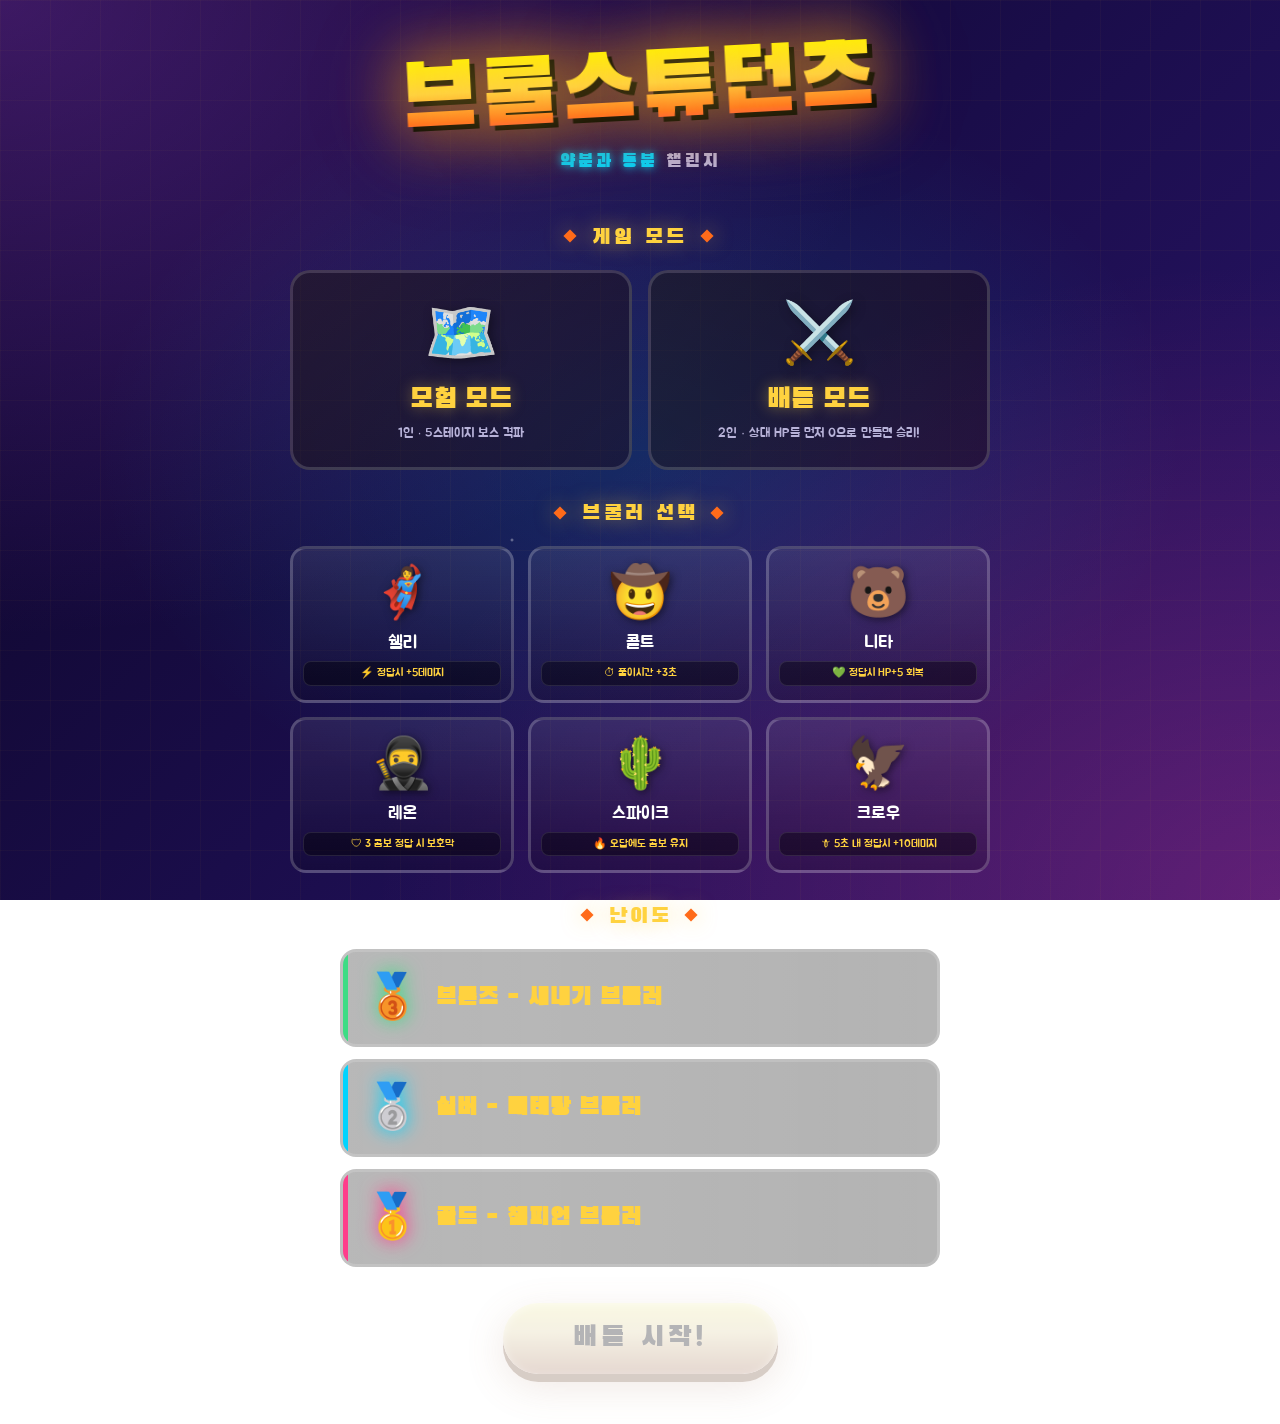
==== math-3-1-4/index.html @ df71fd7e "Add files via upload" ====
<!DOCTYPE html>
<html lang="ko">
<head>
<meta charset="UTF-8">
<meta name="viewport" content="width=device-width, initial-scale=1.0">
<title>브롤스튜던츠 - 학습 게임</title>
<link rel="stylesheet" href="style.css">
</head>
<body>

<div class="container">

<!-- ============= 시작 화면 ============= -->
<div id="startScreen" class="screen active">
  <div class="title-wrap">
    <h1 class="game-title">브롤스튜던츠</h1>
    <p class="subtitle"><span id="packTitle">분수 덧셈</span> 챌린지</p>
  </div>

  <!-- 게임 모드 선택 -->
  <div class="mode-section">
    <p class="section-label">게임 모드</p>
    <div class="mode-grid" id="modeGrid"></div>
  </div>

  <!-- 캐릭터 선택 -->
  <div class="character-section">
    <p class="section-label">브롤러 선택</p>
    <div class="player-turn-indicator" id="charTurnIndicator"></div>
    <div class="character-grid" id="characterGrid"></div>
  </div>

  <!-- 난이도 선택 -->
  <div class="difficulty-section">
    <p class="section-label">난이도</p>
    <div class="difficulty-grid" id="difficultyGrid"></div>
  </div>

  <button class="start-btn" id="startBtn" disabled>배틀 시작!</button>
</div>

<!-- ============= 모험 모드 ============= -->
<div id="adventureScreen" class="screen">
  <div class="game-header">
    <div class="player-info">
      <div class="player-avatar" id="playerAvatar">😎</div>
      <div>
        <div class="player-name-display" id="playerNameDisplay">브롤러</div>
        <div class="player-level">🎮 <span id="stageInfo">스테이지 1/5</span></div>
      </div>
    </div>
    <div class="header-stats">
      <div class="header-stat combo">
        <div class="label">🔥 콤보</div>
        <div class="value" id="advCombo">0</div>
      </div>
      <div class="header-stat timer" id="advQuestionTimerStat">
        <div class="label">⏱ 시간</div>
        <div class="value" id="advQuestionTimer">15.0</div>
      </div>
      <div class="header-stat score">
        <div class="label">⭐ 점수</div>
        <div class="value" id="scoreValue">0</div>
      </div>
    </div>
  </div>

  <div class="progress-bar" id="progressBar"></div>

  <div class="hp-section">
    <div class="hp-label">
      <span>❤️ 내 체력</span>
      <span id="hpText">100 / 100</span>
    </div>
    <div class="hp-bar-wrap">
      <div class="hp-bar" id="playerHpBar" style="width: 100%;"></div>
    </div>
  </div>

  <div class="enemy-arena">
    <div class="enemy-label">⚡ 적 등장!</div>
    <div class="enemy-character" id="enemyChar">👾</div>
    <div class="enemy-name" id="enemyName">보스</div>
    <div class="enemy-hp-wrap">
      <div class="enemy-hp-bar" id="enemyHpBar" style="width: 100%;"></div>
    </div>
    <div id="damageContainer"></div>
  </div>

  <div class="question-card">
    <span class="question-number" id="questionNum">문제 1</span>
    <span class="question-topic" id="questionTopic">주제</span>
    <div class="question-text" id="questionText">문제가 여기 표시됩니다</div>
  </div>

  <div class="answer-section">
    <p class="answer-label">✏️ 답을 입력하세요</p>
    <div class="answer-input-wrap" id="answerInputWrap">
      <input type="text" class="answer-input" id="answerInput" placeholder="답" autocomplete="off">
    </div>
  </div>

  <div class="feedback" id="feedback">정답을 입력하고 공격하세요! 💥</div>

  <div class="action-buttons">
    <button class="action-btn hint-btn" id="hintBtn">💡 힌트</button>
    <button class="action-btn attack-btn" id="attackBtn">⚔️ 공격!</button>
  </div>

  <div style="text-align:center; margin-top: 16px;">
    <button class="quit-btn" id="quitBtn">🚪 메인으로</button>
  </div>
</div>

<!-- ============= 결과 화면 ============= -->
<div id="resultScreen" class="screen">
  <div class="result-screen">
    <div class="result-emoji" id="resultEmoji">🏆</div>
    <h1 class="result-title" id="resultTitle">승리!</h1>
    <p class="result-subtitle" id="resultSubtitle">진정한 챔피언!</p>

    <div class="stat-card">
      <div class="stat-label">⏱ 총 시간</div>
      <div class="stat-value" id="finalTime">00:00</div>
    </div>
    <div class="stat-card">
      <div class="stat-label">⭐ 점수</div>
      <div class="stat-value" id="finalScore">0</div>
    </div>
    <div class="stat-card">
      <div class="stat-label">🔥 최고 콤보</div>
      <div class="stat-value" id="finalMaxCombo">0</div>
    </div>

    <button class="start-btn" id="restartBtn" style="margin-top: 30px;">다시 도전!</button>
  </div>
</div>

<div class="turn-overlay" id="turnOverlay">
  <div class="turn-overlay-content">
    <div class="turn-overlay-emoji" id="turnEmoji">🦸‍♀️</div>
    <div class="turn-overlay-title" id="turnTitle">PLAYER 1</div>
    <div class="turn-overlay-subtitle" id="turnSubtitle">차례입니다!</div>
  </div>
</div>

<div class="combo-display" id="comboDisplay"></div>

</div>

<!-- 외부 스크립트 로드 (순서 중요!) -->
<script>
const PROBLEM_PACK = {
  name: '약분과 통분',
  emoji: '🔢',
  description: '약분·통분·분수 크기 비교·분수와 소수 비교',
  enemies: [
    { emoji: '🐛', name: '분수벌레', hp: 100 },
    { emoji: '🧮', name: '계산왕', hp: 130 },
    { emoji: '🔢', name: '숫자마왕', hp: 160 },
    { emoji: '🧙', name: '통분술사', hp: 190 },
    { emoji: '🐉', name: '분수드래곤', hp: 220 },
  ],
  problems: [

    // ────────────────────────────────
    // 이지: 약분 (작은 수, 직관적)
    // ────────────────────────────────
    { difficulty: 'easy', topic: '약분', hint: '분자와 분모를 같은 수로 나눠보세요. 2로 나눌 수 있나요?', text: '2/4를 약분하면?', answer: '1/2' },
    { difficulty: 'easy', topic: '약분', hint: '분자 4, 분모 8. 둘 다 4로 나누어지나요?', text: '4/8을 약분하면?', answer: '1/2' },
    { difficulty: 'easy', topic: '약분', hint: '분자 3, 분모 6. 공약수가 뭘까요?', text: '3/6을 약분하면?', answer: '1/2' },
    { difficulty: 'easy', topic: '약분', hint: '분자 2, 분모 6. 둘 다 2로 나눌 수 있어요.', text: '2/6을 약분하면?', answer: '1/3' },
    { difficulty: 'easy', topic: '약분', hint: '분자 3, 분모 9. 3의 배수예요.', text: '3/9를 약분하면?', answer: '1/3' },
    { difficulty: 'easy', topic: '약분', hint: '분자 4, 분모 6. 최대공약수가 2예요.', text: '4/6을 약분하면?', answer: '2/3' },
    { difficulty: 'easy', topic: '약분', hint: '분자 6, 분모 9. 3으로 나눠보세요.', text: '6/9를 약분하면?', answer: '2/3' },
    { difficulty: 'easy', topic: '약분', hint: '분자 4, 분모 10. 둘 다 2로 나눌 수 있어요.', text: '4/10을 약분하면?', answer: '2/5' },
    { difficulty: 'easy', topic: '약분', hint: '분자 5, 분모 10. 5로 나눠보세요.', text: '5/10을 약분하면?', answer: '1/2' },
    { difficulty: 'easy', topic: '약분', hint: '분자 6, 분모 8. 최대공약수가 2예요.', text: '6/8을 약분하면?', answer: '3/4' },
    { difficulty: 'easy', topic: '약분', hint: '분자 8, 분모 12. 4로 나눠보세요.', text: '8/12를 약분하면?', answer: '2/3' },
    { difficulty: 'easy', topic: '약분', hint: '분자 9, 분모 12. 3으로 나눠보세요.', text: '9/12를 약분하면?', answer: '3/4' },

    // 이지: 통분 (분모 관계 간단)
    { difficulty: 'easy', topic: '통분', hint: '1/2의 분모 2와 1/4의 분모 4. 4가 2의 배수니까 공통분모는 4예요.', text: '1/2와 1/4의 공통분모(최소)는?', answer: '4' },
    { difficulty: 'easy', topic: '통분', hint: '분모 3과 6. 6이 3의 배수니까 공통분모는 6이에요.', text: '1/3와 1/6의 공통분모(최소)는?', answer: '6' },
    { difficulty: 'easy', topic: '통분', hint: '분모 4와 8. 8이 4의 배수예요.', text: '1/4와 1/8의 공통분모(최소)는?', answer: '8' },
    { difficulty: 'easy', topic: '통분', hint: '분모 5와 10. 10이 5의 배수예요.', text: '1/5와 1/10의 공통분모(최소)는?', answer: '10' },
    { difficulty: 'easy', topic: '통분', hint: '2/3을 분모 6으로 만들려면 분자, 분모에 2를 곱해요.', text: '2/3을 분모 6으로 통분하면?', answer: '4/6' },
    { difficulty: 'easy', topic: '통분', hint: '1/2를 분모 8로 만들려면 분자, 분모에 4를 곱해요.', text: '1/2를 분모 8로 통분하면?', answer: '4/8' },
    { difficulty: 'easy', topic: '통분', hint: '1/3을 분모 9로 만들려면 분자, 분모에 3을 곱해요.', text: '1/3을 분모 9로 통분하면?', answer: '3/9' },
    { difficulty: 'easy', topic: '통분', hint: '3/5를 분모 10으로 만들려면 분자, 분모에 2를 곱해요.', text: '3/5를 분모 10으로 통분하면?', answer: '6/10' },

    // 이지: 크기 비교 (분모 같거나 단순)
    { difficulty: 'easy', topic: '크기비교', hint: '분모가 같으면 분자가 클수록 큰 분수예요.', text: '3/7과 5/7 중 더 큰 것은?', answer: '5/7' },
    { difficulty: 'easy', topic: '크기비교', hint: '분모가 같으면 분자가 클수록 커요.', text: '2/9과 7/9 중 더 큰 것은?', answer: '7/9' },
    { difficulty: 'easy', topic: '크기비교', hint: '분자가 같으면 분모가 작을수록 큰 분수예요.', text: '1/3과 1/5 중 더 큰 것은?', answer: '1/3' },
    { difficulty: 'easy', topic: '크기비교', hint: '분자가 같을 때 분모가 작을수록 커요.', text: '1/2과 1/4 중 더 큰 것은?', answer: '1/2' },
    { difficulty: 'easy', topic: '크기비교', hint: '1/2 = 0.5, 1/4 = 0.25. 어느 쪽이 더 크죠?', text: '1/2과 1/4 중 더 작은 것은?', answer: '1/4' },

    // 이지: 분수↔소수 (간단한 변환)
    { difficulty: 'easy', topic: '분수↔소수', hint: '1/2 = 1 ÷ 2를 계산해보세요.', text: '1/2를 소수로 나타내면?', answer: '0.5' },
    { difficulty: 'easy', topic: '분수↔소수', hint: '1/10 = 0.1이에요. 분모가 10이면 소수 첫째 자리예요.', text: '3/10을 소수로 나타내면?', answer: '0.3' },
    { difficulty: 'easy', topic: '분수↔소수', hint: '7/10 = 7 ÷ 10이에요.', text: '7/10을 소수로 나타내면?', answer: '0.7' },
    { difficulty: 'easy', topic: '분수↔소수', hint: '0.5 = 5/10 = 1/2예요.', text: '0.5와 1/2 중 더 큰 것은?', answer: '같다' },
    { difficulty: 'easy', topic: '분수↔소수', hint: '1/2 = 0.5예요. 0.3과 비교해보세요.', text: '1/2과 0.3 중 더 큰 것은?', answer: '1/2' },

    // ────────────────────────────────
    // 노멀: 약분 (두 자리 수, 최대공약수 필요)
    // ────────────────────────────────
    { difficulty: 'normal', topic: '약분', hint: '12와 18의 최대공약수는 6이에요. 둘 다 6으로 나눠보세요.', text: '12/18을 기약분수로 나타내면?', answer: '2/3' },
    { difficulty: 'normal', topic: '약분', hint: '15와 20의 최대공약수는 5예요.', text: '15/20을 기약분수로 나타내면?', answer: '3/4' },
    { difficulty: 'normal', topic: '약분', hint: '16과 24의 최대공약수는 8이에요.', text: '16/24를 기약분수로 나타내면?', answer: '2/3' },
    { difficulty: 'normal', topic: '약분', hint: '14와 21의 최대공약수는 7이에요.', text: '14/21을 기약분수로 나타내면?', answer: '2/3' },
    { difficulty: 'normal', topic: '약분', hint: '18과 24의 최대공약수는 6이에요.', text: '18/24를 기약분수로 나타내면?', answer: '3/4' },
    { difficulty: 'normal', topic: '약분', hint: '20과 30의 최대공약수는 10이에요.', text: '20/30을 기약분수로 나타내면?', answer: '2/3' },
    { difficulty: 'normal', topic: '약분', hint: '24와 36의 최대공약수는 12예요.', text: '24/36을 기약분수로 나타내면?', answer: '2/3' },
    { difficulty: 'normal', topic: '약분', hint: '21과 28의 최대공약수는 7이에요.', text: '21/28을 기약분수로 나타내면?', answer: '3/4' },
    { difficulty: 'normal', topic: '약분', hint: '10과 25의 최대공약수는 5예요.', text: '10/25를 기약분수로 나타내면?', answer: '2/5' },
    { difficulty: 'normal', topic: '약분', hint: '16과 20의 최대공약수는 4예요.', text: '16/20을 기약분수로 나타내면?', answer: '4/5' },

    // 노멀: 통분 (최소공배수 필요)
    { difficulty: 'normal', topic: '통분', hint: '2와 3의 최소공배수는 6이에요. 공통분모로 사용해요.', text: '1/2와 1/3의 공통분모(최소)는?', answer: '6' },
    { difficulty: 'normal', topic: '통분', hint: '3과 4의 최소공배수는 12예요.', text: '1/3와 1/4의 공통분모(최소)는?', answer: '12' },
    { difficulty: 'normal', topic: '통분', hint: '4와 6의 최소공배수는 12예요. 4×3=12, 6×2=12.', text: '1/4와 1/6의 공통분모(최소)는?', answer: '12' },
    { difficulty: 'normal', topic: '통분', hint: '2와 5의 최소공배수는 10이에요.', text: '1/2와 1/5의 공통분모(최소)는?', answer: '10' },
    { difficulty: 'normal', topic: '통분', hint: '3과 5의 최소공배수는 15예요.', text: '1/3와 1/5의 공통분모(최소)는?', answer: '15' },
    { difficulty: 'normal', topic: '통분', hint: '3/4를 분모 12로: 분자 분모에 3을 곱해요.', text: '3/4를 분모 12로 통분하면?', answer: '9/12' },
    { difficulty: 'normal', topic: '통분', hint: '2/3를 분모 9로: 분자 분모에 3을 곱해요.', text: '2/3를 분모 9로 통분하면?', answer: '6/9' },
    { difficulty: 'normal', topic: '통분', hint: '2/5를 분모 15로: 분자 분모에 3을 곱해요.', text: '2/5를 분모 15로 통분하면?', answer: '6/15' },
    { difficulty: 'normal', topic: '통분', hint: '3/4를 분모 20으로: 분자 분모에 5를 곱해요.', text: '3/4를 분모 20으로 통분하면?', answer: '15/20' },
    { difficulty: 'normal', topic: '통분', hint: '5/6를 분모 18로: 분자 분모에 3을 곱해요.', text: '5/6를 분모 18로 통분하면?', answer: '15/18' },

    // 노멀: 크기 비교
    { difficulty: 'normal', topic: '크기비교', hint: '통분해서 비교해요. 공통분모는 4예요.', text: '1/2과 3/4 중 더 큰 것은?', answer: '3/4' },
    { difficulty: 'normal', topic: '크기비교', hint: '공통분모 6으로 통분해보세요. 1/2=3/6, 1/3=2/6.', text: '1/2과 1/3 중 더 큰 것은?', answer: '1/2' },
    { difficulty: 'normal', topic: '크기비교', hint: '공통분모 15: 2/3=10/15, 3/5=9/15.', text: '2/3과 3/5 중 더 큰 것은?', answer: '2/3' },
    { difficulty: 'normal', topic: '크기비교', hint: '공통분모 12: 3/4=9/12, 2/3=8/12.', text: '3/4과 2/3 중 더 큰 것은?', answer: '3/4' },
    { difficulty: 'normal', topic: '크기비교', hint: '공통분모 8: 1/2=4/8, 3/8은 그대로.', text: '1/2과 3/8 중 더 큰 것은?', answer: '1/2' },
    { difficulty: 'normal', topic: '크기비교', hint: '공통분모 10: 4/5=8/10, 7/10은 그대로.', text: '4/5과 7/10 중 더 큰 것은?', answer: '4/5' },
    { difficulty: 'normal', topic: '크기비교', hint: '공통분모 12: 5/6=10/12, 7/12는 그대로.', text: '5/6과 7/12 중 더 큰 것은?', answer: '5/6' },
    { difficulty: 'normal', topic: '크기비교', hint: '공통분모 12: 2/3=8/12, 3/4=9/12.', text: '2/3과 3/4 중 더 큰 것은?', answer: '3/4' },

    // 노멀: 분수↔소수
    { difficulty: 'normal', topic: '분수↔소수', hint: '1/4 = 1 ÷ 4를 계산해보세요.', text: '1/4를 소수로 나타내면?', answer: '0.25' },
    { difficulty: 'normal', topic: '분수↔소수', hint: '3/4 = 3 ÷ 4를 계산해보세요.', text: '3/4를 소수로 나타내면?', answer: '0.75' },
    { difficulty: 'normal', topic: '분수↔소수', hint: '1/5 = 1 ÷ 5를 계산해보세요.', text: '1/5를 소수로 나타내면?', answer: '0.2' },
    { difficulty: 'normal', topic: '분수↔소수', hint: '3/5 = 3 ÷ 5를 계산해보세요.', text: '3/5를 소수로 나타내면?', answer: '0.6' },
    { difficulty: 'normal', topic: '분수↔소수', hint: '3/5 = 0.6이에요. 0.6과 비교해보세요.', text: '3/5과 0.6 중 더 큰 것은?', answer: '같다' },
    { difficulty: 'normal', topic: '분수↔소수', hint: '3/4 = 0.75예요. 0.8과 비교해보세요.', text: '3/4과 0.8 중 더 큰 것은?', answer: '0.8' },
    { difficulty: 'normal', topic: '분수↔소수', hint: '4/5 = 0.8이에요. 0.75와 비교해보세요.', text: '4/5과 0.75 중 더 큰 것은?', answer: '4/5' },
    { difficulty: 'normal', topic: '분수↔소수', hint: '1/2 = 0.5예요. 0.4와 비교해보세요.', text: '1/2과 0.4 중 더 큰 것은?', answer: '1/2' },

    // ────────────────────────────────
    // 하드: 약분 (세 자리 수, 복잡한 최대공약수)
    // ────────────────────────────────
    { difficulty: 'hard', topic: '약분', hint: '36과 48의 최대공약수를 구해보세요. 36=4×9, 48=4×12이므로 4가 공약수. 더 큰 공약수가 있나요?', text: '36/48을 기약분수로 나타내면?', answer: '3/4' },
    { difficulty: 'hard', topic: '약분', hint: '45와 60의 최대공약수는 15예요.', text: '45/60을 기약분수로 나타내면?', answer: '3/4' },
    { difficulty: 'hard', topic: '약분', hint: '28과 42의 최대공약수는 14예요.', text: '28/42를 기약분수로 나타내면?', answer: '2/3' },
    { difficulty: 'hard', topic: '약분', hint: '24와 40의 최대공약수는 8이에요.', text: '24/40을 기약분수로 나타내면?', answer: '3/5' },
    { difficulty: 'hard', topic: '약분', hint: '30과 45의 최대공약수는 15예요.', text: '30/45를 기약분수로 나타내면?', answer: '2/3' },
    { difficulty: 'hard', topic: '약분', hint: '56과 72의 최대공약수는 8이에요.', text: '56/72를 기약분수로 나타내면?', answer: '7/9' },
    { difficulty: 'hard', topic: '약분', hint: '42와 70의 최대공약수는 14예요.', text: '42/70을 기약분수로 나타내면?', answer: '3/5' },
    { difficulty: 'hard', topic: '약분', hint: '54와 72의 최대공약수는 18이에요.', text: '54/72를 기약분수로 나타내면?', answer: '3/4' },

    // 하드: 통분 (큰 수 최소공배수)
    { difficulty: 'hard', topic: '통분', hint: '4와 6의 최소공배수: 4=2², 6=2×3이므로 2²×3=12예요.', text: '3/4와 5/6의 공통분모(최소)는?', answer: '12' },
    { difficulty: 'hard', topic: '통분', hint: '6과 9의 최소공배수: 6=2×3, 9=3²이므로 2×3²=18이에요.', text: '5/6와 7/9의 공통분모(최소)는?', answer: '18' },
    { difficulty: 'hard', topic: '통분', hint: '8과 12의 최소공배수: 8=2³, 12=2²×3이므로 2³×3=24예요.', text: '5/8와 7/12의 공통분모(최소)는?', answer: '24' },
    { difficulty: 'hard', topic: '통분', hint: '9와 15의 최소공배수: 9=3², 15=3×5이므로 3²×5=45예요.', text: '4/9와 7/15의 공통분모(최소)는?', answer: '45' },
    { difficulty: 'hard', topic: '통분', hint: '10과 15의 최소공배수: 10=2×5, 15=3×5이므로 2×3×5=30이에요.', text: '3/10와 4/15의 공통분모(최소)는?', answer: '30' },

    // 하드: 크기 비교 (세 분수 비교)
    { difficulty: 'hard', topic: '크기비교', hint: '공통분모 12로 통분: 2/3=8/12, 3/4=9/12, 7/12는 그대로.', text: '2/3, 3/4, 7/12 중 가장 큰 것은?', answer: '3/4' },
    { difficulty: 'hard', topic: '크기비교', hint: '공통분모 30: 3/5=18/30, 2/3=20/30, 7/10=21/30.', text: '3/5, 2/3, 7/10 중 가장 큰 것은?', answer: '7/10' },
    { difficulty: 'hard', topic: '크기비교', hint: '공통분모 24: 5/8=15/24, 7/12=14/24, 3/4=18/24.', text: '5/8, 7/12, 3/4 중 가장 큰 것은?', answer: '3/4' },
    { difficulty: 'hard', topic: '크기비교', hint: '공통분모 20: 3/4=15/20, 4/5=16/20, 7/10=14/20.', text: '3/4, 4/5, 7/10 중 가장 큰 것은?', answer: '4/5' },
    { difficulty: 'hard', topic: '크기비교', hint: '공통분모 18: 5/6=15/18, 7/9=14/18, 5/6이 더 크네요.', text: '5/6과 7/9 중 더 큰 것은?', answer: '5/6' },

    // 하드: 분수↔소수 (복잡한 변환 + 세 수 비교)
    { difficulty: 'hard', topic: '분수↔소수', hint: '2/5 = 0.4, 3/8 = 0.375예요. 비교해보세요.', text: '2/5과 3/8 중 더 큰 것은?', answer: '2/5' },
    { difficulty: 'hard', topic: '분수↔소수', hint: '7/8 = 0.875예요. 0.9와 비교해보세요.', text: '7/8과 0.9 중 더 큰 것은?', answer: '0.9' },
    { difficulty: 'hard', topic: '분수↔소수', hint: '5/8 = 0.625예요. 0.63과 비교해보세요.', text: '5/8과 0.63 중 더 큰 것은?', answer: '0.63' },
    { difficulty: 'hard', topic: '분수↔소수', hint: '3/8 = 0.375예요. 소수로 나타내면?', text: '3/8을 소수로 나타내면?', answer: '0.375' },
    { difficulty: 'hard', topic: '분수↔소수', hint: '0.625를 분수로: 625/1000 → 약분하면?', text: '0.625를 기약분수로 나타내면?', answer: '5/8' },
    { difficulty: 'hard', topic: '분수↔소수', hint: '0.24를 분수로: 24/100 → 최대공약수 4로 약분해요.', text: '0.24를 기약분수로 나타내면?', answer: '6/25' },
    { difficulty: 'hard', topic: '분수↔소수', hint: '3/4=0.75, 0.7, 5/8=0.625. 순서대로 비교해보세요.', text: '3/4, 0.7, 5/8 중 가장 큰 것은?', answer: '3/4' },
    { difficulty: 'hard', topic: '분수↔소수', hint: '2/3≈0.667, 0.65, 3/5=0.6. 비교해보세요.', text: '2/3, 0.65, 3/5 중 가장 큰 것은?', answer: '2/3' },
  ]
};

</script>
<script src="game.js"></script>

</body>
</html>
---- math-3-1-4/style.css ----
/* ============================================================
   브롤스튜던츠 - 스타일시트
   ============================================================ */

@import url('https://fonts.googleapis.com/css2?family=Black+Han+Sans&family=Jua&family=Gugi&display=swap');

* { margin: 0; padding: 0; box-sizing: border-box; }

:root {
  --bg-dark: #0a0520;
  --bg-mid: #1a0d4a;
  --bg-light: #2d1670;
  --accent-yellow: #ffd23f;
  --accent-orange: #ff6b1a;
  --accent-pink: #ff3d8b;
  --accent-cyan: #00d4ff;
  --accent-green: #3ddc84;
  --accent-red: #ff2e63;
  --accent-purple: #b347ff;
  --accent-lime: #ccff00;
  --text-light: #ffffff;
  --text-dim: #b8b3d9;
  --p1-color: #00d4ff;
  --p2-color: #ff3d8b;
}

html, body { overflow-x: hidden; }

body {
  font-family: 'Jua', sans-serif;
  background: 
    radial-gradient(ellipse at top left, rgba(179, 71, 255, 0.3) 0%, transparent 50%),
    radial-gradient(ellipse at bottom right, rgba(255, 61, 139, 0.25) 0%, transparent 50%),
    radial-gradient(ellipse at center, rgba(0, 212, 255, 0.15) 0%, transparent 60%),
    linear-gradient(135deg, var(--bg-dark) 0%, var(--bg-mid) 50%, var(--bg-light) 100%);
  background-attachment: fixed;
  min-height: 100vh;
  color: var(--text-light);
  position: relative;
}

body::before {
  content: '';
  position: fixed;
  top: 0; left: 0; right: 0; bottom: 0;
  background-image: 
    linear-gradient(rgba(255, 210, 63, 0.03) 1px, transparent 1px),
    linear-gradient(90deg, rgba(255, 210, 63, 0.03) 1px, transparent 1px);
  background-size: 50px 50px;
  z-index: 0;
  pointer-events: none;
}

body::after {
  content: '';
  position: fixed;
  top: 0; left: 0; right: 0; bottom: 0;
  background-image:
    radial-gradient(2px 2px at 20% 30%, white, transparent),
    radial-gradient(2px 2px at 60% 70%, var(--accent-yellow), transparent),
    radial-gradient(1px 1px at 50% 50%, white, transparent),
    radial-gradient(1px 1px at 80% 10%, var(--accent-cyan), transparent),
    radial-gradient(2px 2px at 90% 60%, white, transparent),
    radial-gradient(1px 1px at 33% 80%, var(--accent-pink), transparent),
    radial-gradient(2px 2px at 15% 90%, white, transparent),
    radial-gradient(1px 1px at 70% 40%, var(--accent-lime), transparent);
  background-size: 200% 200%;
  opacity: 0.5;
  z-index: 0;
  pointer-events: none;
  animation: twinkle 6s ease-in-out infinite;
}

@keyframes twinkle {
  0%, 100% { opacity: 0.3; }
  50% { opacity: 0.7; }
}

.container {
  position: relative;
  z-index: 1;
  max-width: 900px;
  margin: 0 auto;
  padding: 20px;
}

.screen { display: none; animation: fadeIn 0.5s ease; }
.screen.active { display: block; }

@keyframes fadeIn {
  from { opacity: 0; transform: translateY(20px); }
  to { opacity: 1; transform: translateY(0); }
}

/* ===== 타이틀 ===== */
.title-wrap {
  text-align: center;
  padding: 30px 20px 20px;
  position: relative;
}

.game-title {
  font-family: 'Black Han Sans', sans-serif;
  font-size: clamp(50px, 10vw, 92px);
  font-weight: 400;
  letter-spacing: 3px;
  background: linear-gradient(180deg, #fff200 0%, var(--accent-yellow) 40%, var(--accent-orange) 75%, var(--accent-red) 100%);
  -webkit-background-clip: text;
  background-clip: text;
  -webkit-text-fill-color: transparent;
  text-shadow: 0 0 60px rgba(255, 210, 63, 0.6);
  line-height: 0.9;
  transform: rotate(-3deg);
  display: inline-block;
  filter: drop-shadow(5px 5px 0 #000) drop-shadow(0 0 30px rgba(255, 107, 26, 0.5));
  animation: titlePulse 3s ease-in-out infinite;
}

@keyframes titlePulse {
  0%, 100% { transform: rotate(-3deg) scale(1); }
  50% { transform: rotate(-3deg) scale(1.03); }
}

.subtitle {
  font-size: 18px;
  color: var(--text-dim);
  margin-top: 18px;
  letter-spacing: 3px;
  font-family: 'Black Han Sans', sans-serif;
}

.subtitle span {
  color: var(--accent-cyan);
  text-shadow: 0 0 10px var(--accent-cyan);
}

.section-label {
  font-size: 22px;
  color: var(--accent-yellow);
  margin-bottom: 18px;
  letter-spacing: 3px;
  text-align: center;
  font-family: 'Black Han Sans', sans-serif;
  text-shadow: 0 0 20px rgba(255, 210, 63, 0.5);
  position: relative;
}

.section-label::before,
.section-label::after {
  content: '◆';
  color: var(--accent-orange);
  margin: 0 12px;
  font-size: 14px;
  vertical-align: middle;
}

/* ===== 문제팩 선택 ===== */
.pack-section { margin-top: 30px; }

.pack-grid {
  display: grid;
  grid-template-columns: 1fr 1fr;
  gap: 16px;
  max-width: 700px;
  margin: 0 auto;
}

.pack-card {
  background: linear-gradient(135deg, rgba(255, 210, 63, 0.05) 0%, rgba(255, 61, 139, 0.05) 100%), rgba(0,0,0,0.4);
  border: 3px solid rgba(255,255,255,0.15);
  border-radius: 20px;
  padding: 24px 16px;
  cursor: pointer;
  transition: all 0.3s cubic-bezier(0.34, 1.56, 0.64, 1);
  text-align: center;
  position: relative;
  overflow: hidden;
}

.pack-card:hover {
  transform: translateY(-8px) scale(1.02);
  border-color: var(--accent-orange);
  box-shadow: 0 15px 40px rgba(255, 107, 26, 0.4);
}

.pack-card.selected {
  border-color: var(--accent-yellow);
  background: linear-gradient(135deg, rgba(255, 210, 63, 0.3) 0%, rgba(255, 107, 26, 0.15) 100%), rgba(0,0,0,0.4);
  box-shadow: 0 0 40px rgba(255, 210, 63, 0.5), inset 0 0 20px rgba(255, 210, 63, 0.1);
}

.pack-emoji {
  font-size: 60px;
  display: block;
  margin-bottom: 10px;
  filter: drop-shadow(3px 3px 6px rgba(0,0,0,0.4));
}

.pack-name {
  font-family: 'Black Han Sans', sans-serif;
  font-size: 24px;
  color: var(--accent-yellow);
  margin-bottom: 6px;
  text-shadow: 0 0 15px rgba(255, 210, 63, 0.4);
}

.pack-desc {
  font-size: 13px;
  color: var(--text-dim);
  line-height: 1.5;
}

/* ===== 게임 모드 ===== */
.mode-section { margin-top: 30px; }

.mode-grid {
  display: grid;
  grid-template-columns: 1fr 1fr;
  gap: 16px;
  max-width: 700px;
  margin: 0 auto;
}

.mode-card {
  background: linear-gradient(135deg, rgba(255, 210, 63, 0.05) 0%, rgba(255, 61, 139, 0.05) 100%), rgba(0,0,0,0.4);
  border: 3px solid rgba(255,255,255,0.15);
  border-radius: 20px;
  padding: 24px 16px;
  cursor: pointer;
  transition: all 0.3s cubic-bezier(0.34, 1.56, 0.64, 1);
  text-align: center;
  position: relative;
  overflow: hidden;
}

.mode-card:hover {
  transform: translateY(-8px) scale(1.02);
  border-color: var(--accent-orange);
  box-shadow: 0 15px 40px rgba(255, 107, 26, 0.4);
}

.mode-card.selected {
  border-color: var(--accent-yellow);
  background: linear-gradient(135deg, rgba(255, 210, 63, 0.3) 0%, rgba(255, 107, 26, 0.15) 100%), rgba(0,0,0,0.4);
  box-shadow: 0 0 40px rgba(255, 210, 63, 0.5), inset 0 0 20px rgba(255, 210, 63, 0.1);
}

.mode-card.selected::after {
  content: '✓';
  position: absolute;
  top: 10px;
  right: 10px;
  background: linear-gradient(135deg, var(--accent-green), #2dad65);
  color: white;
  width: 34px;
  height: 34px;
  border-radius: 50%;
  display: flex;
  align-items: center;
  justify-content: center;
  font-size: 22px;
  box-shadow: 0 0 20px var(--accent-green);
}

.mode-emoji {
  font-size: 60px;
  display: block;
  margin-bottom: 10px;
  filter: drop-shadow(3px 3px 6px rgba(0,0,0,0.4));
}

.mode-name {
  font-family: 'Black Han Sans', sans-serif;
  font-size: 28px;
  color: var(--accent-yellow);
  margin-bottom: 6px;
  text-shadow: 0 0 15px rgba(255, 210, 63, 0.4);
}

.mode-desc {
  font-size: 13px;
  color: var(--text-dim);
  line-height: 1.5;
}

/* ===== 캐릭터 선택 ===== */
.character-section { margin-top: 30px; }

.character-grid {
  display: grid;
  grid-template-columns: repeat(3, 1fr);
  gap: 14px;
  max-width: 700px;
  margin: 0 auto;
}

.character-card {
  background: linear-gradient(180deg, rgba(255,255,255,0.08) 0%, rgba(0,0,0,0.2) 100%);
  border: 3px solid rgba(255,255,255,0.2);
  border-radius: 16px;
  padding: 14px 10px;
  cursor: pointer;
  transition: all 0.3s cubic-bezier(0.34, 1.56, 0.64, 1);
  text-align: center;
  position: relative;
  overflow: hidden;
}

.character-card:hover {
  transform: translateY(-6px);
  border-color: var(--accent-yellow);
  box-shadow: 0 10px 30px rgba(0,0,0,0.4);
}

.character-card.selected-p1 {
  border-color: var(--p1-color);
  background: linear-gradient(180deg, rgba(0, 212, 255, 0.3) 0%, rgba(0, 212, 255, 0.05) 100%);
  box-shadow: 0 0 30px rgba(0, 212, 255, 0.6);
}

.character-card.selected-p1::after {
  content: 'P1';
  position: absolute;
  top: 6px;
  right: 6px;
  background: var(--p1-color);
  color: white;
  width: 28px;
  height: 28px;
  border-radius: 50%;
  display: flex;
  align-items: center;
  justify-content: center;
  font-size: 13px;
  font-family: 'Black Han Sans', sans-serif;
  box-shadow: 0 0 15px var(--p1-color);
  z-index: 2;
}

.character-card.selected-p2 {
  border-color: var(--p2-color);
  background: linear-gradient(180deg, rgba(255, 61, 139, 0.3) 0%, rgba(255, 61, 139, 0.05) 100%);
  box-shadow: 0 0 30px rgba(255, 61, 139, 0.6);
}

/* 같은 카드 P1+P2 동시 선택 */
.character-card.selected-p2-same {
  border-color: var(--accent-yellow);
  background: linear-gradient(180deg, rgba(255,210,63,0.2) 0%, rgba(255,61,139,0.15) 100%);
  box-shadow: 0 0 30px rgba(255,210,63,0.5), 0 0 30px rgba(255,61,139,0.3);
}

/* ::after 숨김 - 이제 span 뱃지 사용 */
.character-card.selected-p1::after,
.character-card.selected-p2::after { display: none; }

/* 뱃지 컨테이너 */
.char-labels {
  position: absolute;
  top: 6px;
  right: 6px;
  display: flex;
  gap: 3px;
  z-index: 3;
}

.badge-p1, .badge-p2 {
  width: 26px;
  height: 26px;
  border-radius: 50%;
  display: flex;
  align-items: center;
  justify-content: center;
  font-size: 11px;
  font-family: 'Black Han Sans', sans-serif;
  color: white;
}

.badge-p1 {
  background: var(--p1-color);
  box-shadow: 0 0 10px var(--p1-color);
}

.badge-p2 {
  background: var(--p2-color);
  box-shadow: 0 0 10px var(--p2-color);
}

.player-turn-indicator.p2-turn {
  border-color: var(--p2-color);
  color: var(--p2-color);
  box-shadow: 0 0 25px rgba(255, 61, 139, 0.4);
}

.character-emoji {
  font-size: 50px;
  display: block;
  margin-bottom: 6px;
  filter: drop-shadow(2px 2px 4px rgba(0,0,0,0.5));
  position: relative;
  z-index: 1;
}

.character-name {
  font-family: 'Jua', sans-serif;
  font-size: 18px;
  font-weight: 400;
  color: var(--text-light);
  position: relative;
  z-index: 1;
}

.character-power {
  font-size: 11px;
  color: var(--accent-yellow);
  background: rgba(0,0,0,0.4);
  padding: 4px 6px;
  border-radius: 8px;
  line-height: 1.3;
  position: relative;
  z-index: 1;
  border: 1px solid rgba(255,255,255,0.1);
  margin-top: 6px;
}

.character-desc {
  font-size: 9px;
  color: rgba(180, 170, 210, 0.75);
  line-height: 1.4;
  margin-top: 6px;
  padding: 0 4px;
  position: relative;
  z-index: 1;
  display: none;
}

.character-card:hover .character-desc,
.character-card.selected-p1 .character-desc,
.character-card.selected-p2 .character-desc {
  display: block;
}

/* ===== 난이도 선택 ===== */
.difficulty-section { margin-top: 30px; }

.difficulty-grid {
  display: flex;
  flex-direction: column;
  gap: 12px;
  max-width: 600px;
  margin: 0 auto;
}

.difficulty-card {
  background: linear-gradient(90deg, rgba(255,255,255,0.08) 0%, rgba(255,255,255,0.02) 100%), rgba(0,0,0,0.3);
  border: 3px solid rgba(255,255,255,0.15);
  border-radius: 16px;
  padding: 18px 22px;
  cursor: pointer;
  transition: all 0.3s ease;
  display: flex;
  align-items: center;
  gap: 16px;
  text-align: left;
  position: relative;
  overflow: hidden;
}

.difficulty-card::before {
  content: '';
  position: absolute;
  left: 0; top: 0; bottom: 0;
  width: 5px;
  background: var(--diff-color, var(--accent-cyan));
  transition: width 0.3s ease;
}

.difficulty-card:hover {
  transform: translateX(8px);
  border-color: var(--diff-color, var(--accent-cyan));
}

.difficulty-card.selected {
  border-color: var(--accent-cyan);
  background: linear-gradient(90deg, rgba(0, 212, 255, 0.3) 0%, rgba(0, 212, 255, 0.05) 100%);
  box-shadow: 0 0 30px rgba(0, 212, 255, 0.4);
}

.difficulty-icon {
  font-size: 44px;
  flex-shrink: 0;
  filter: drop-shadow(0 0 10px var(--diff-color, var(--accent-yellow)));
}

.difficulty-info h3 {
  font-family: 'Black Han Sans', sans-serif;
  font-size: 24px;
  color: var(--accent-yellow);
  letter-spacing: 1px;
}

/* ===== 버튼 ===== */
.start-btn {
  display: block;
  margin: 36px auto 30px;
  padding: 18px 70px;
  font-family: 'Black Han Sans', sans-serif;
  font-size: 28px;
  color: var(--bg-dark);
  background: linear-gradient(180deg, #fff200 0%, var(--accent-yellow) 40%, var(--accent-orange) 100%);
  border: none;
  border-radius: 50px;
  cursor: pointer;
  letter-spacing: 4px;
  box-shadow: 0 8px 0 #c14b00, 0 12px 40px rgba(255, 107, 26, 0.6), inset 0 2px 8px rgba(255, 255, 255, 0.5);
  transition: all 0.15s ease;
  position: relative;
  overflow: hidden;
}

.start-btn:hover:not(:disabled) {
  transform: translateY(2px);
  box-shadow: 0 6px 0 #c14b00, 0 10px 30px rgba(255, 107, 26, 0.7);
}

.start-btn:active:not(:disabled) {
  transform: translateY(6px);
  box-shadow: 0 2px 0 #c14b00;
}

.start-btn:disabled {
  opacity: 0.3;
  cursor: not-allowed;
  filter: grayscale(0.7);
}

/* ===== 게임 화면 ===== */
.game-header {
  display: flex;
  justify-content: space-between;
  align-items: center;
  background: linear-gradient(135deg, rgba(255, 210, 63, 0.1), rgba(255, 61, 139, 0.05)), rgba(0, 0, 0, 0.5);
  padding: 14px 18px;
  border-radius: 16px;
  margin-bottom: 16px;
  border: 2px solid rgba(255, 210, 63, 0.3);
  gap: 10px;
  flex-wrap: wrap;
  box-shadow: 0 8px 25px rgba(0,0,0,0.3);
  backdrop-filter: blur(10px);
}

.player-info {
  display: flex;
  align-items: center;
  gap: 12px;
}

.player-avatar {
  font-size: 38px;
  background: linear-gradient(135deg, var(--accent-yellow), var(--accent-orange));
  width: 58px;
  height: 58px;
  border-radius: 50%;
  display: flex;
  align-items: center;
  justify-content: center;
  border: 3px solid white;
  box-shadow: 0 4px 12px rgba(0,0,0,0.4), 0 0 25px rgba(255, 210, 63, 0.4);
}

.player-name-display {
  font-family: 'Black Han Sans', sans-serif;
  font-size: 18px;
  text-shadow: 0 0 10px currentColor;
}

.player-level {
  font-size: 12px;
  color: var(--text-dim);
}

.header-stats {
  display: flex;
  gap: 16px;
  align-items: center;
}

.header-stat {
  text-align: center;
  padding: 4px 10px;
  border-radius: 10px;
  background: rgba(0,0,0,0.3);
  border: 1px solid rgba(255,255,255,0.1);
}

.header-stat .label {
  font-size: 10px;
  color: var(--text-dim);
  letter-spacing: 2px;
}

.header-stat .value {
  font-family: 'Black Han Sans', sans-serif;
  font-size: 24px;
  text-shadow: 0 2px 0 rgba(0,0,0,0.5);
}

.header-stat.score .value { color: var(--accent-yellow); text-shadow: 0 0 15px var(--accent-yellow); }
.header-stat.timer .value { color: var(--accent-cyan); text-shadow: 0 0 15px var(--accent-cyan); }
.header-stat.combo .value { color: var(--accent-orange); text-shadow: 0 0 15px var(--accent-orange); }

/* ===== HP 바 ===== */
.hp-section {
  background: linear-gradient(90deg, rgba(255, 46, 99, 0.1), rgba(0,0,0,0.5)), rgba(0, 0, 0, 0.5);
  padding: 12px 18px;
  border-radius: 12px;
  margin-bottom: 16px;
  border: 2px solid var(--accent-red);
  box-shadow: 0 0 20px rgba(255, 46, 99, 0.2);
  position: relative;
}

.hp-label {
  display: flex;
  justify-content: space-between;
  margin-bottom: 5px;
  font-size: 13px;
  align-items: center;
}

.hp-label span:first-child {
  color: var(--accent-red);
  font-weight: bold;
  text-shadow: 0 0 10px currentColor;
}

.hp-bar-wrap {
  background: rgba(0,0,0,0.6);
  height: 20px;
  border-radius: 10px;
  overflow: hidden;
  border: 2px solid rgba(255,255,255,0.2);
  position: relative;
}

.hp-bar {
  height: 100%;
  background: linear-gradient(90deg, var(--accent-green) 0%, var(--accent-yellow) 50%, var(--accent-red) 100%);
  transition: width 0.5s ease;
  border-radius: 8px;
  position: relative;
  overflow: hidden;
}

/* ===== 적 영역 ===== */
.enemy-arena {
  background: radial-gradient(ellipse at center, rgba(255, 46, 99, 0.15) 0%, transparent 70%), rgba(0,0,0,0.4);
  border: 3px dashed var(--accent-red);
  border-radius: 20px;
  padding: 20px;
  text-align: center;
  margin-bottom: 16px;
  position: relative;
  overflow: hidden;
  box-shadow: 0 8px 25px rgba(255, 46, 99, 0.2), inset 0 0 30px rgba(255, 46, 99, 0.1);
}

.enemy-label {
  font-size: 12px;
  color: var(--accent-red);
  letter-spacing: 4px;
  margin-bottom: 6px;
  font-family: 'Black Han Sans', sans-serif;
  text-shadow: 0 0 10px currentColor;
}

.enemy-character {
  font-size: 70px;
  margin: 8px 0;
  display: inline-block;
  animation: bounce 1.2s ease-in-out infinite;
  filter: drop-shadow(0 8px 16px rgba(255,46,99,0.6));
  position: relative;
  z-index: 1;
}

.enemy-character.hit { animation: shake 0.4s ease; }

@keyframes bounce {
  0%, 100% { transform: translateY(0); }
  50% { transform: translateY(-12px); }
}

@keyframes shake {
  0%, 100% { transform: translateX(0); }
  25% { transform: translateX(-15px) rotate(-5deg); }
  75% { transform: translateX(15px) rotate(5deg); }
}

.enemy-name {
  font-family: 'Black Han Sans', sans-serif;
  font-size: 24px;
  color: white;
  text-shadow: 0 0 15px rgba(255, 46, 99, 0.5);
  position: relative;
  z-index: 1;
}

.enemy-hp-wrap {
  background: rgba(0,0,0,0.6);
  height: 12px;
  border-radius: 6px;
  overflow: hidden;
  margin-top: 10px;
  border: 1px solid rgba(255,255,255,0.2);
  position: relative;
  z-index: 1;
}

.enemy-hp-bar {
  height: 100%;
  background: linear-gradient(90deg, var(--accent-red), var(--accent-pink));
  transition: width 0.5s ease;
  box-shadow: 0 0 10px var(--accent-red);
}

/* ===== 문제 카드 ===== */
.question-card {
  background: linear-gradient(135deg, #ffffff 0%, #fff8e0 50%, #fff0f5 100%);
  color: var(--bg-dark);
  padding: 28px 20px 24px;
  border-radius: 24px;
  text-align: center;
  margin-bottom: 16px;
  box-shadow: 0 15px 50px rgba(0,0,0,0.5), inset 0 -2px 10px rgba(255, 210, 63, 0.2);
  border: 4px solid var(--accent-yellow);
  position: relative;
}

.question-number {
  position: absolute;
  top: -14px;
  left: 18px;
  background: linear-gradient(135deg, var(--accent-pink), #ff6bb5);
  color: white;
  padding: 5px 16px;
  border-radius: 20px;
  font-size: 13px;
  letter-spacing: 2px;
  box-shadow: 0 4px 12px rgba(255, 61, 139, 0.5);
  font-family: 'Black Han Sans', sans-serif;
  z-index: 2;
}

.question-topic {
  position: absolute;
  top: -14px;
  right: 18px;
  background: linear-gradient(135deg, var(--accent-cyan), #5fd9ff);
  color: var(--bg-dark);
  padding: 5px 16px;
  border-radius: 20px;
  font-size: 12px;
  font-weight: bold;
  box-shadow: 0 4px 12px rgba(0, 212, 255, 0.5);
  font-family: 'Black Han Sans', sans-serif;
  letter-spacing: 1px;
  z-index: 2;
}

.question-text {
  font-size: 18px;
  line-height: 1.7;
  color: var(--bg-dark);
  margin: 14px 0;
  text-align: center;
}

/* ===== 답 입력 ===== */
.answer-section {
  background: linear-gradient(135deg, rgba(0, 212, 255, 0.05), rgba(179, 71, 255, 0.05)), rgba(0, 0, 0, 0.5);
  padding: 20px;
  border-radius: 16px;
  margin-bottom: 14px;
  border: 1px solid rgba(255,255,255,0.1);
  box-shadow: inset 0 0 20px rgba(0,0,0,0.3);
}

.answer-label {
  text-align: center;
  margin-bottom: 14px;
  font-size: 16px;
  color: var(--accent-yellow);
  letter-spacing: 1px;
  font-family: 'Black Han Sans', sans-serif;
}

.answer-input-wrap {
  display: flex;
  align-items: center;
  justify-content: center;
  gap: 12px;
  flex-wrap: wrap;
}

.answer-input {
  width: 140px;
  height: 56px;
  font-family: 'Gugi', sans-serif;
  font-size: 24px;
  text-align: center;
  border: 3px solid var(--accent-cyan);
  border-radius: 12px;
  background: white;
  color: var(--bg-dark);
  outline: none;
  transition: all 0.2s ease;
  box-shadow: 0 0 15px rgba(0, 212, 255, 0.3);
}

.answer-input:focus {
  border-color: var(--accent-yellow);
  box-shadow: 0 0 25px rgba(255, 210, 63, 0.6);
  transform: scale(1.05);
}

/* ===== 액션 버튼 ===== */
.action-buttons {
  display: flex;
  gap: 12px;
  justify-content: center;
  flex-wrap: wrap;
}

.action-btn {
  padding: 14px 32px;
  font-family: 'Black Han Sans', sans-serif;
  font-size: 19px;
  border: none;
  border-radius: 50px;
  cursor: pointer;
  letter-spacing: 2px;
  transition: all 0.15s ease;
  color: white;
  position: relative;
  overflow: hidden;
}

.attack-btn {
  background: linear-gradient(180deg, var(--accent-red) 0%, #c11d4a 100%);
  box-shadow: 0 6px 0 #8b1535, 0 8px 25px rgba(255, 46, 99, 0.5), inset 0 -2px 5px rgba(0,0,0,0.3);
}

.attack-btn:hover {
  transform: translateY(2px);
  box-shadow: 0 4px 0 #8b1535, 0 6px 18px rgba(255, 46, 99, 0.6);
}

.attack-btn:active {
  transform: translateY(6px);
  box-shadow: 0 0 0 #8b1535;
}

.hint-btn {
  background: linear-gradient(180deg, var(--accent-cyan) 0%, #0099cc 100%);
  box-shadow: 0 6px 0 #006688, 0 8px 25px rgba(0, 212, 255, 0.5), inset 0 -2px 5px rgba(0,0,0,0.3);
}

.hint-btn:hover {
  transform: translateY(2px);
  box-shadow: 0 4px 0 #006688, 0 6px 18px rgba(0, 212, 255, 0.6);
}

/* ===== 피드백 ===== */
.feedback {
  text-align: center;
  padding: 14px;
  border-radius: 12px;
  margin-bottom: 14px;
  font-size: 16px;
  font-weight: bold;
  min-height: 50px;
  display: flex;
  align-items: center;
  justify-content: center;
  transition: all 0.3s ease;
  font-family: 'Black Han Sans', sans-serif;
}

.feedback.correct {
  background: linear-gradient(135deg, rgba(61, 220, 132, 0.3), rgba(61, 220, 132, 0.1));
  border: 2px solid var(--accent-green);
  color: var(--accent-green);
  box-shadow: 0 0 25px rgba(61, 220, 132, 0.3);
}

.feedback.wrong {
  background: linear-gradient(135deg, rgba(255, 46, 99, 0.3), rgba(255, 46, 99, 0.1));
  border: 2px solid var(--accent-red);
  color: var(--accent-red);
  box-shadow: 0 0 25px rgba(255, 46, 99, 0.3);
}

/* ===== 데미지 팝업 ===== */
.damage-popup {
  position: absolute;
  font-family: 'Black Han Sans', sans-serif;
  font-size: 56px;
  background: linear-gradient(180deg, var(--accent-yellow), var(--accent-orange), var(--accent-red));
  -webkit-background-clip: text;
  -webkit-text-fill-color: transparent;
  filter: drop-shadow(3px 3px 0 #000) drop-shadow(0 0 20px var(--accent-yellow));
  pointer-events: none;
  z-index: 10;
  animation: damageFloat 1.5s ease forwards;
}

@keyframes damageFloat {
  0% { opacity: 0; transform: translateY(20px) scale(0.5) rotate(-10deg); }
  20% { opacity: 1; transform: translateY(-10px) scale(1.4) rotate(5deg); }
  100% { opacity: 0; transform: translateY(-100px) scale(1) rotate(0deg); }
}

/* ===== 결과 화면 ===== */
.result-screen {
  text-align: center;
  padding: 30px 20px;
}

.result-emoji {
  font-size: 100px;
  margin-bottom: 16px;
  animation: bounce 1s ease infinite;
  filter: drop-shadow(0 0 30px var(--accent-yellow));
}

.result-title {
  font-family: 'Black Han Sans', sans-serif;
  font-size: 60px;
  background: linear-gradient(180deg, #fff200, var(--accent-yellow), var(--accent-orange));
  -webkit-background-clip: text;
  -webkit-text-fill-color: transparent;
  filter: drop-shadow(4px 4px 0 #000) drop-shadow(0 0 30px var(--accent-yellow));
  margin-bottom: 10px;
  letter-spacing: 2px;
}

.result-subtitle {
  font-size: 20px;
  color: var(--text-dim);
  margin-bottom: 24px;
}

.stat-card {
  background: linear-gradient(180deg, rgba(255,255,255,0.1) 0%, rgba(0,0,0,0.3) 100%);
  border: 2px solid rgba(255,255,255,0.2);
  border-radius: 16px;
  padding: 18px;
  box-shadow: 0 5px 20px rgba(0,0,0,0.3);
  margin: 10px auto;
  max-width: 200px;
}

.stat-label {
  font-size: 12px;
  color: var(--text-dim);
  letter-spacing: 2px;
  margin-bottom: 6px;
}

.stat-value {
  font-family: 'Black Han Sans', sans-serif;
  font-size: 30px;
  color: var(--accent-yellow);
  text-shadow: 0 0 15px var(--accent-yellow);
}

/* ===== 콤보 디스플레이 ===== */
.combo-display {
  position: fixed;
  top: 50%;
  left: 50%;
  transform: translate(-50%, -50%) scale(0);
  font-family: 'Black Han Sans', sans-serif;
  font-size: 100px;
  background: linear-gradient(180deg, var(--accent-yellow), var(--accent-orange), var(--accent-red));
  -webkit-background-clip: text;
  -webkit-text-fill-color: transparent;
  filter: drop-shadow(4px 4px 0 #000) drop-shadow(0 0 30px var(--accent-yellow));
  z-index: 200;
  pointer-events: none;
  opacity: 0;
  text-align: center;
}

.combo-display.show {
  animation: comboShow 1.2s ease;
}

@keyframes comboShow {
  0% { opacity: 0; transform: translate(-50%, -50%) scale(0) rotate(-20deg); }
  30% { opacity: 1; transform: translate(-50%, -50%) scale(1.3) rotate(5deg); }
  50% { transform: translate(-50%, -50%) scale(1) rotate(-2deg); }
  100% { opacity: 0; transform: translate(-50%, -50%) scale(1.5) rotate(0deg); }
}

/* ===== 진행도 바 ===== */
.progress-bar {
  display: flex;
  gap: 6px;
  justify-content: center;
  margin-bottom: 10px;
}

.progress-dot {
  width: 14px;
  height: 14px;
  border-radius: 50%;
  background: rgba(255,255,255,0.2);
  transition: all 0.3s ease;
}

.progress-dot.active { 
  background: var(--accent-yellow); 
  box-shadow: 0 0 15px var(--accent-yellow); 
}

.progress-dot.completed { 
  background: var(--accent-green); 
  box-shadow: 0 0 10px var(--accent-green); 
}

/* ===== 터닝 오버레이 ===== */
.turn-overlay {
  position: fixed;
  top: 0; left: 0; right: 0; bottom: 0;
  background: rgba(0,0,0,0.9);
  display: none;
  align-items: center;
  justify-content: center;
  z-index: 100;
  flex-direction: column;
  animation: fadeIn 0.3s ease;
  backdrop-filter: blur(8px);
}

.turn-overlay.active { display: flex; }

.turn-overlay-content { text-align: center; padding: 40px; }

.turn-overlay-emoji {
  font-size: 100px;
  margin-bottom: 16px;
  animation: bounce 0.8s ease infinite;
}

.turn-overlay-title {
  font-family: 'Black Han Sans', sans-serif;
  font-size: 64px;
  margin-bottom: 8px;
  letter-spacing: 4px;
  color: var(--p1-color);
}

.turn-overlay-subtitle { font-size: 22px; color: var(--text-dim); }

/* ===== 기타 ===== */
/* ===== 선택지 버튼 ===== */
.choice-btn {
  padding: 12px 24px;
  font-family: 'Jua', sans-serif;
  font-size: 20px;
  border: 3px solid var(--accent-cyan);
  border-radius: 12px;
  background: white;
  color: var(--bg-dark);
  cursor: pointer;
  transition: all 0.15s ease;
  min-width: 90px;
  box-shadow: 0 4px 12px rgba(0,0,0,0.2);
}

.choice-btn:hover {
  background: var(--accent-cyan);
  color: white;
  transform: translateY(-3px);
  box-shadow: 0 8px 20px rgba(0,212,255,0.4);
}

.choice-btn:active {
  transform: translateY(1px);
}

.quit-btn {
  background: rgba(255,255,255,0.1);
  border: 2px solid rgba(255,255,255,0.3);
  color: white;
  padding: 8px 20px;
  border-radius: 50px;
  cursor: pointer;
  font-family: 'Jua', sans-serif;
  font-size: 14px;
  transition: all 0.2s ease;
}

.quit-btn:hover {
  background: rgba(255,46,99,0.3);
  border-color: var(--accent-red);
}

.player-turn-indicator {
  text-align: center;
  padding: 14px;
  margin: 16px auto;
  max-width: 500px;
  border-radius: 12px;
  font-family: 'Black Han Sans', sans-serif;
  font-size: 18px;
  background: rgba(0,0,0,0.4);
  border: 2px solid var(--accent-yellow);
  display: none;
  backdrop-filter: blur(10px);
}

.player-turn-indicator.active { display: block; }
.player-turn-indicator.p1-turn { border-color: var(--p1-color); color: var(--p1-color); box-shadow: 0 0 25px rgba(0, 212, 255, 0.4); }

/* ===== 반응형 ===== */
@media (max-width: 600px) {
  .character-grid { grid-template-columns: repeat(2, 1fr); }
  .question-text { font-size: 15px; }
  .answer-input { width: 100px; height: 48px; font-size: 20px; }
  .mode-grid, .pack-grid { grid-template-columns: 1fr; }
}
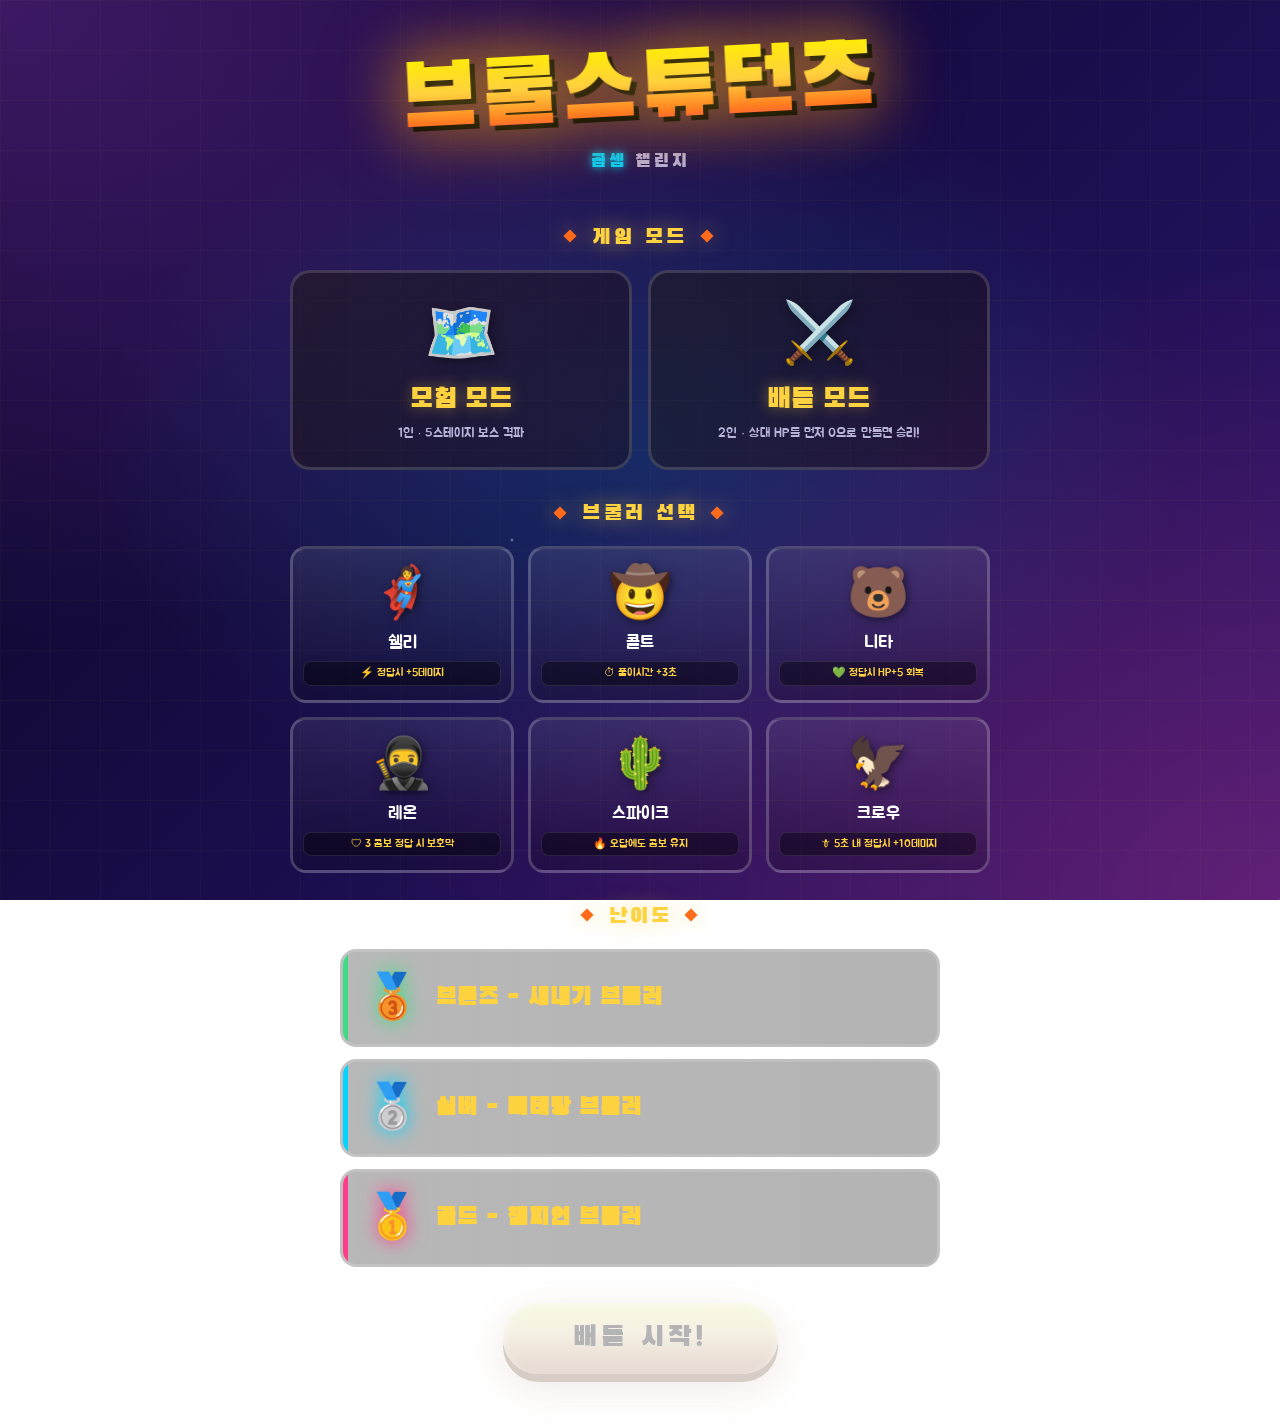
==== commit 9f0a637f: "Add files via upload" ====
--- a/math-3-1-4/index.html
+++ b/math-3-1-4/index.html
@@ -149,145 +149,8 @@
 </div>
 
 <!-- 외부 스크립트 로드 (순서 중요!) -->
-<script>
-const PROBLEM_PACK = {
-  name: '약분과 통분',
-  emoji: '🔢',
-  description: '약분·통분·분수 크기 비교·분수와 소수 비교',
-  enemies: [
-    { emoji: '🐛', name: '분수벌레', hp: 100 },
-    { emoji: '🧮', name: '계산왕', hp: 130 },
-    { emoji: '🔢', name: '숫자마왕', hp: 160 },
-    { emoji: '🧙', name: '통분술사', hp: 190 },
-    { emoji: '🐉', name: '분수드래곤', hp: 220 },
-  ],
-  problems: [
 
-    // ────────────────────────────────
-    // 이지: 약분 (작은 수, 직관적)
-    // ────────────────────────────────
-    { difficulty: 'easy', topic: '약분', hint: '분자와 분모를 같은 수로 나눠보세요. 2로 나눌 수 있나요?', text: '2/4를 약분하면?', answer: '1/2' },
-    { difficulty: 'easy', topic: '약분', hint: '분자 4, 분모 8. 둘 다 4로 나누어지나요?', text: '4/8을 약분하면?', answer: '1/2' },
-    { difficulty: 'easy', topic: '약분', hint: '분자 3, 분모 6. 공약수가 뭘까요?', text: '3/6을 약분하면?', answer: '1/2' },
-    { difficulty: 'easy', topic: '약분', hint: '분자 2, 분모 6. 둘 다 2로 나눌 수 있어요.', text: '2/6을 약분하면?', answer: '1/3' },
-    { difficulty: 'easy', topic: '약분', hint: '분자 3, 분모 9. 3의 배수예요.', text: '3/9를 약분하면?', answer: '1/3' },
-    { difficulty: 'easy', topic: '약분', hint: '분자 4, 분모 6. 최대공약수가 2예요.', text: '4/6을 약분하면?', answer: '2/3' },
-    { difficulty: 'easy', topic: '약분', hint: '분자 6, 분모 9. 3으로 나눠보세요.', text: '6/9를 약분하면?', answer: '2/3' },
-    { difficulty: 'easy', topic: '약분', hint: '분자 4, 분모 10. 둘 다 2로 나눌 수 있어요.', text: '4/10을 약분하면?', answer: '2/5' },
-    { difficulty: 'easy', topic: '약분', hint: '분자 5, 분모 10. 5로 나눠보세요.', text: '5/10을 약분하면?', answer: '1/2' },
-    { difficulty: 'easy', topic: '약분', hint: '분자 6, 분모 8. 최대공약수가 2예요.', text: '6/8을 약분하면?', answer: '3/4' },
-    { difficulty: 'easy', topic: '약분', hint: '분자 8, 분모 12. 4로 나눠보세요.', text: '8/12를 약분하면?', answer: '2/3' },
-    { difficulty: 'easy', topic: '약분', hint: '분자 9, 분모 12. 3으로 나눠보세요.', text: '9/12를 약분하면?', answer: '3/4' },
-
-    // 이지: 통분 (분모 관계 간단)
-    { difficulty: 'easy', topic: '통분', hint: '1/2의 분모 2와 1/4의 분모 4. 4가 2의 배수니까 공통분모는 4예요.', text: '1/2와 1/4의 공통분모(최소)는?', answer: '4' },
-    { difficulty: 'easy', topic: '통분', hint: '분모 3과 6. 6이 3의 배수니까 공통분모는 6이에요.', text: '1/3와 1/6의 공통분모(최소)는?', answer: '6' },
-    { difficulty: 'easy', topic: '통분', hint: '분모 4와 8. 8이 4의 배수예요.', text: '1/4와 1/8의 공통분모(최소)는?', answer: '8' },
-    { difficulty: 'easy', topic: '통분', hint: '분모 5와 10. 10이 5의 배수예요.', text: '1/5와 1/10의 공통분모(최소)는?', answer: '10' },
-    { difficulty: 'easy', topic: '통분', hint: '2/3을 분모 6으로 만들려면 분자, 분모에 2를 곱해요.', text: '2/3을 분모 6으로 통분하면?', answer: '4/6' },
-    { difficulty: 'easy', topic: '통분', hint: '1/2를 분모 8로 만들려면 분자, 분모에 4를 곱해요.', text: '1/2를 분모 8로 통분하면?', answer: '4/8' },
-    { difficulty: 'easy', topic: '통분', hint: '1/3을 분모 9로 만들려면 분자, 분모에 3을 곱해요.', text: '1/3을 분모 9로 통분하면?', answer: '3/9' },
-    { difficulty: 'easy', topic: '통분', hint: '3/5를 분모 10으로 만들려면 분자, 분모에 2를 곱해요.', text: '3/5를 분모 10으로 통분하면?', answer: '6/10' },
-
-    // 이지: 크기 비교 (분모 같거나 단순)
-    { difficulty: 'easy', topic: '크기비교', hint: '분모가 같으면 분자가 클수록 큰 분수예요.', text: '3/7과 5/7 중 더 큰 것은?', answer: '5/7' },
-    { difficulty: 'easy', topic: '크기비교', hint: '분모가 같으면 분자가 클수록 커요.', text: '2/9과 7/9 중 더 큰 것은?', answer: '7/9' },
-    { difficulty: 'easy', topic: '크기비교', hint: '분자가 같으면 분모가 작을수록 큰 분수예요.', text: '1/3과 1/5 중 더 큰 것은?', answer: '1/3' },
-    { difficulty: 'easy', topic: '크기비교', hint: '분자가 같을 때 분모가 작을수록 커요.', text: '1/2과 1/4 중 더 큰 것은?', answer: '1/2' },
-    { difficulty: 'easy', topic: '크기비교', hint: '1/2 = 0.5, 1/4 = 0.25. 어느 쪽이 더 크죠?', text: '1/2과 1/4 중 더 작은 것은?', answer: '1/4' },
-
-    // 이지: 분수↔소수 (간단한 변환)
-    { difficulty: 'easy', topic: '분수↔소수', hint: '1/2 = 1 ÷ 2를 계산해보세요.', text: '1/2를 소수로 나타내면?', answer: '0.5' },
-    { difficulty: 'easy', topic: '분수↔소수', hint: '1/10 = 0.1이에요. 분모가 10이면 소수 첫째 자리예요.', text: '3/10을 소수로 나타내면?', answer: '0.3' },
-    { difficulty: 'easy', topic: '분수↔소수', hint: '7/10 = 7 ÷ 10이에요.', text: '7/10을 소수로 나타내면?', answer: '0.7' },
-    { difficulty: 'easy', topic: '분수↔소수', hint: '0.5 = 5/10 = 1/2예요.', text: '0.5와 1/2 중 더 큰 것은?', answer: '같다' },
-    { difficulty: 'easy', topic: '분수↔소수', hint: '1/2 = 0.5예요. 0.3과 비교해보세요.', text: '1/2과 0.3 중 더 큰 것은?', answer: '1/2' },
-
-    // ────────────────────────────────
-    // 노멀: 약분 (두 자리 수, 최대공약수 필요)
-    // ────────────────────────────────
-    { difficulty: 'normal', topic: '약분', hint: '12와 18의 최대공약수는 6이에요. 둘 다 6으로 나눠보세요.', text: '12/18을 기약분수로 나타내면?', answer: '2/3' },
-    { difficulty: 'normal', topic: '약분', hint: '15와 20의 최대공약수는 5예요.', text: '15/20을 기약분수로 나타내면?', answer: '3/4' },
-    { difficulty: 'normal', topic: '약분', hint: '16과 24의 최대공약수는 8이에요.', text: '16/24를 기약분수로 나타내면?', answer: '2/3' },
-    { difficulty: 'normal', topic: '약분', hint: '14와 21의 최대공약수는 7이에요.', text: '14/21을 기약분수로 나타내면?', answer: '2/3' },
-    { difficulty: 'normal', topic: '약분', hint: '18과 24의 최대공약수는 6이에요.', text: '18/24를 기약분수로 나타내면?', answer: '3/4' },
-    { difficulty: 'normal', topic: '약분', hint: '20과 30의 최대공약수는 10이에요.', text: '20/30을 기약분수로 나타내면?', answer: '2/3' },
-    { difficulty: 'normal', topic: '약분', hint: '24와 36의 최대공약수는 12예요.', text: '24/36을 기약분수로 나타내면?', answer: '2/3' },
-    { difficulty: 'normal', topic: '약분', hint: '21과 28의 최대공약수는 7이에요.', text: '21/28을 기약분수로 나타내면?', answer: '3/4' },
-    { difficulty: 'normal', topic: '약분', hint: '10과 25의 최대공약수는 5예요.', text: '10/25를 기약분수로 나타내면?', answer: '2/5' },
-    { difficulty: 'normal', topic: '약분', hint: '16과 20의 최대공약수는 4예요.', text: '16/20을 기약분수로 나타내면?', answer: '4/5' },
-
-    // 노멀: 통분 (최소공배수 필요)
-    { difficulty: 'normal', topic: '통분', hint: '2와 3의 최소공배수는 6이에요. 공통분모로 사용해요.', text: '1/2와 1/3의 공통분모(최소)는?', answer: '6' },
-    { difficulty: 'normal', topic: '통분', hint: '3과 4의 최소공배수는 12예요.', text: '1/3와 1/4의 공통분모(최소)는?', answer: '12' },
-    { difficulty: 'normal', topic: '통분', hint: '4와 6의 최소공배수는 12예요. 4×3=12, 6×2=12.', text: '1/4와 1/6의 공통분모(최소)는?', answer: '12' },
-    { difficulty: 'normal', topic: '통분', hint: '2와 5의 최소공배수는 10이에요.', text: '1/2와 1/5의 공통분모(최소)는?', answer: '10' },
-    { difficulty: 'normal', topic: '통분', hint: '3과 5의 최소공배수는 15예요.', text: '1/3와 1/5의 공통분모(최소)는?', answer: '15' },
-    { difficulty: 'normal', topic: '통분', hint: '3/4를 분모 12로: 분자 분모에 3을 곱해요.', text: '3/4를 분모 12로 통분하면?', answer: '9/12' },
-    { difficulty: 'normal', topic: '통분', hint: '2/3를 분모 9로: 분자 분모에 3을 곱해요.', text: '2/3를 분모 9로 통분하면?', answer: '6/9' },
-    { difficulty: 'normal', topic: '통분', hint: '2/5를 분모 15로: 분자 분모에 3을 곱해요.', text: '2/5를 분모 15로 통분하면?', answer: '6/15' },
-    { difficulty: 'normal', topic: '통분', hint: '3/4를 분모 20으로: 분자 분모에 5를 곱해요.', text: '3/4를 분모 20으로 통분하면?', answer: '15/20' },
-    { difficulty: 'normal', topic: '통분', hint: '5/6를 분모 18로: 분자 분모에 3을 곱해요.', text: '5/6를 분모 18로 통분하면?', answer: '15/18' },
-
-    // 노멀: 크기 비교
-    { difficulty: 'normal', topic: '크기비교', hint: '통분해서 비교해요. 공통분모는 4예요.', text: '1/2과 3/4 중 더 큰 것은?', answer: '3/4' },
-    { difficulty: 'normal', topic: '크기비교', hint: '공통분모 6으로 통분해보세요. 1/2=3/6, 1/3=2/6.', text: '1/2과 1/3 중 더 큰 것은?', answer: '1/2' },
-    { difficulty: 'normal', topic: '크기비교', hint: '공통분모 15: 2/3=10/15, 3/5=9/15.', text: '2/3과 3/5 중 더 큰 것은?', answer: '2/3' },
-    { difficulty: 'normal', topic: '크기비교', hint: '공통분모 12: 3/4=9/12, 2/3=8/12.', text: '3/4과 2/3 중 더 큰 것은?', answer: '3/4' },
-    { difficulty: 'normal', topic: '크기비교', hint: '공통분모 8: 1/2=4/8, 3/8은 그대로.', text: '1/2과 3/8 중 더 큰 것은?', answer: '1/2' },
-    { difficulty: 'normal', topic: '크기비교', hint: '공통분모 10: 4/5=8/10, 7/10은 그대로.', text: '4/5과 7/10 중 더 큰 것은?', answer: '4/5' },
-    { difficulty: 'normal', topic: '크기비교', hint: '공통분모 12: 5/6=10/12, 7/12는 그대로.', text: '5/6과 7/12 중 더 큰 것은?', answer: '5/6' },
-    { difficulty: 'normal', topic: '크기비교', hint: '공통분모 12: 2/3=8/12, 3/4=9/12.', text: '2/3과 3/4 중 더 큰 것은?', answer: '3/4' },
-
-    // 노멀: 분수↔소수
-    { difficulty: 'normal', topic: '분수↔소수', hint: '1/4 = 1 ÷ 4를 계산해보세요.', text: '1/4를 소수로 나타내면?', answer: '0.25' },
-    { difficulty: 'normal', topic: '분수↔소수', hint: '3/4 = 3 ÷ 4를 계산해보세요.', text: '3/4를 소수로 나타내면?', answer: '0.75' },
-    { difficulty: 'normal', topic: '분수↔소수', hint: '1/5 = 1 ÷ 5를 계산해보세요.', text: '1/5를 소수로 나타내면?', answer: '0.2' },
-    { difficulty: 'normal', topic: '분수↔소수', hint: '3/5 = 3 ÷ 5를 계산해보세요.', text: '3/5를 소수로 나타내면?', answer: '0.6' },
-    { difficulty: 'normal', topic: '분수↔소수', hint: '3/5 = 0.6이에요. 0.6과 비교해보세요.', text: '3/5과 0.6 중 더 큰 것은?', answer: '같다' },
-    { difficulty: 'normal', topic: '분수↔소수', hint: '3/4 = 0.75예요. 0.8과 비교해보세요.', text: '3/4과 0.8 중 더 큰 것은?', answer: '0.8' },
-    { difficulty: 'normal', topic: '분수↔소수', hint: '4/5 = 0.8이에요. 0.75와 비교해보세요.', text: '4/5과 0.75 중 더 큰 것은?', answer: '4/5' },
-    { difficulty: 'normal', topic: '분수↔소수', hint: '1/2 = 0.5예요. 0.4와 비교해보세요.', text: '1/2과 0.4 중 더 큰 것은?', answer: '1/2' },
-
-    // ────────────────────────────────
-    // 하드: 약분 (세 자리 수, 복잡한 최대공약수)
-    // ────────────────────────────────
-    { difficulty: 'hard', topic: '약분', hint: '36과 48의 최대공약수를 구해보세요. 36=4×9, 48=4×12이므로 4가 공약수. 더 큰 공약수가 있나요?', text: '36/48을 기약분수로 나타내면?', answer: '3/4' },
-    { difficulty: 'hard', topic: '약분', hint: '45와 60의 최대공약수는 15예요.', text: '45/60을 기약분수로 나타내면?', answer: '3/4' },
-    { difficulty: 'hard', topic: '약분', hint: '28과 42의 최대공약수는 14예요.', text: '28/42를 기약분수로 나타내면?', answer: '2/3' },
-    { difficulty: 'hard', topic: '약분', hint: '24와 40의 최대공약수는 8이에요.', text: '24/40을 기약분수로 나타내면?', answer: '3/5' },
-    { difficulty: 'hard', topic: '약분', hint: '30과 45의 최대공약수는 15예요.', text: '30/45를 기약분수로 나타내면?', answer: '2/3' },
-    { difficulty: 'hard', topic: '약분', hint: '56과 72의 최대공약수는 8이에요.', text: '56/72를 기약분수로 나타내면?', answer: '7/9' },
-    { difficulty: 'hard', topic: '약분', hint: '42와 70의 최대공약수는 14예요.', text: '42/70을 기약분수로 나타내면?', answer: '3/5' },
-    { difficulty: 'hard', topic: '약분', hint: '54와 72의 최대공약수는 18이에요.', text: '54/72를 기약분수로 나타내면?', answer: '3/4' },
-
-    // 하드: 통분 (큰 수 최소공배수)
-    { difficulty: 'hard', topic: '통분', hint: '4와 6의 최소공배수: 4=2², 6=2×3이므로 2²×3=12예요.', text: '3/4와 5/6의 공통분모(최소)는?', answer: '12' },
-    { difficulty: 'hard', topic: '통분', hint: '6과 9의 최소공배수: 6=2×3, 9=3²이므로 2×3²=18이에요.', text: '5/6와 7/9의 공통분모(최소)는?', answer: '18' },
-    { difficulty: 'hard', topic: '통분', hint: '8과 12의 최소공배수: 8=2³, 12=2²×3이므로 2³×3=24예요.', text: '5/8와 7/12의 공통분모(최소)는?', answer: '24' },
-    { difficulty: 'hard', topic: '통분', hint: '9와 15의 최소공배수: 9=3², 15=3×5이므로 3²×5=45예요.', text: '4/9와 7/15의 공통분모(최소)는?', answer: '45' },
-    { difficulty: 'hard', topic: '통분', hint: '10과 15의 최소공배수: 10=2×5, 15=3×5이므로 2×3×5=30이에요.', text: '3/10와 4/15의 공통분모(최소)는?', answer: '30' },
-
-    // 하드: 크기 비교 (세 분수 비교)
-    { difficulty: 'hard', topic: '크기비교', hint: '공통분모 12로 통분: 2/3=8/12, 3/4=9/12, 7/12는 그대로.', text: '2/3, 3/4, 7/12 중 가장 큰 것은?', answer: '3/4' },
-    { difficulty: 'hard', topic: '크기비교', hint: '공통분모 30: 3/5=18/30, 2/3=20/30, 7/10=21/30.', text: '3/5, 2/3, 7/10 중 가장 큰 것은?', answer: '7/10' },
-    { difficulty: 'hard', topic: '크기비교', hint: '공통분모 24: 5/8=15/24, 7/12=14/24, 3/4=18/24.', text: '5/8, 7/12, 3/4 중 가장 큰 것은?', answer: '3/4' },
-    { difficulty: 'hard', topic: '크기비교', hint: '공통분모 20: 3/4=15/20, 4/5=16/20, 7/10=14/20.', text: '3/4, 4/5, 7/10 중 가장 큰 것은?', answer: '4/5' },
-    { difficulty: 'hard', topic: '크기비교', hint: '공통분모 18: 5/6=15/18, 7/9=14/18, 5/6이 더 크네요.', text: '5/6과 7/9 중 더 큰 것은?', answer: '5/6' },
-
-    // 하드: 분수↔소수 (복잡한 변환 + 세 수 비교)
-    { difficulty: 'hard', topic: '분수↔소수', hint: '2/5 = 0.4, 3/8 = 0.375예요. 비교해보세요.', text: '2/5과 3/8 중 더 큰 것은?', answer: '2/5' },
-    { difficulty: 'hard', topic: '분수↔소수', hint: '7/8 = 0.875예요. 0.9와 비교해보세요.', text: '7/8과 0.9 중 더 큰 것은?', answer: '0.9' },
-    { difficulty: 'hard', topic: '분수↔소수', hint: '5/8 = 0.625예요. 0.63과 비교해보세요.', text: '5/8과 0.63 중 더 큰 것은?', answer: '0.63' },
-    { difficulty: 'hard', topic: '분수↔소수', hint: '3/8 = 0.375예요. 소수로 나타내면?', text: '3/8을 소수로 나타내면?', answer: '0.375' },
-    { difficulty: 'hard', topic: '분수↔소수', hint: '0.625를 분수로: 625/1000 → 약분하면?', text: '0.625를 기약분수로 나타내면?', answer: '5/8' },
-    { difficulty: 'hard', topic: '분수↔소수', hint: '0.24를 분수로: 24/100 → 최대공약수 4로 약분해요.', text: '0.24를 기약분수로 나타내면?', answer: '6/25' },
-    { difficulty: 'hard', topic: '분수↔소수', hint: '3/4=0.75, 0.7, 5/8=0.625. 순서대로 비교해보세요.', text: '3/4, 0.7, 5/8 중 가장 큰 것은?', answer: '3/4' },
-    { difficulty: 'hard', topic: '분수↔소수', hint: '2/3≈0.667, 0.65, 3/5=0.6. 비교해보세요.', text: '2/3, 0.65, 3/5 중 가장 큰 것은?', answer: '2/3' },
-  ]
-};
-
-</script>
+<script src="pack.js"></script>
 <script src="game.js"></script>
 
 </body>
